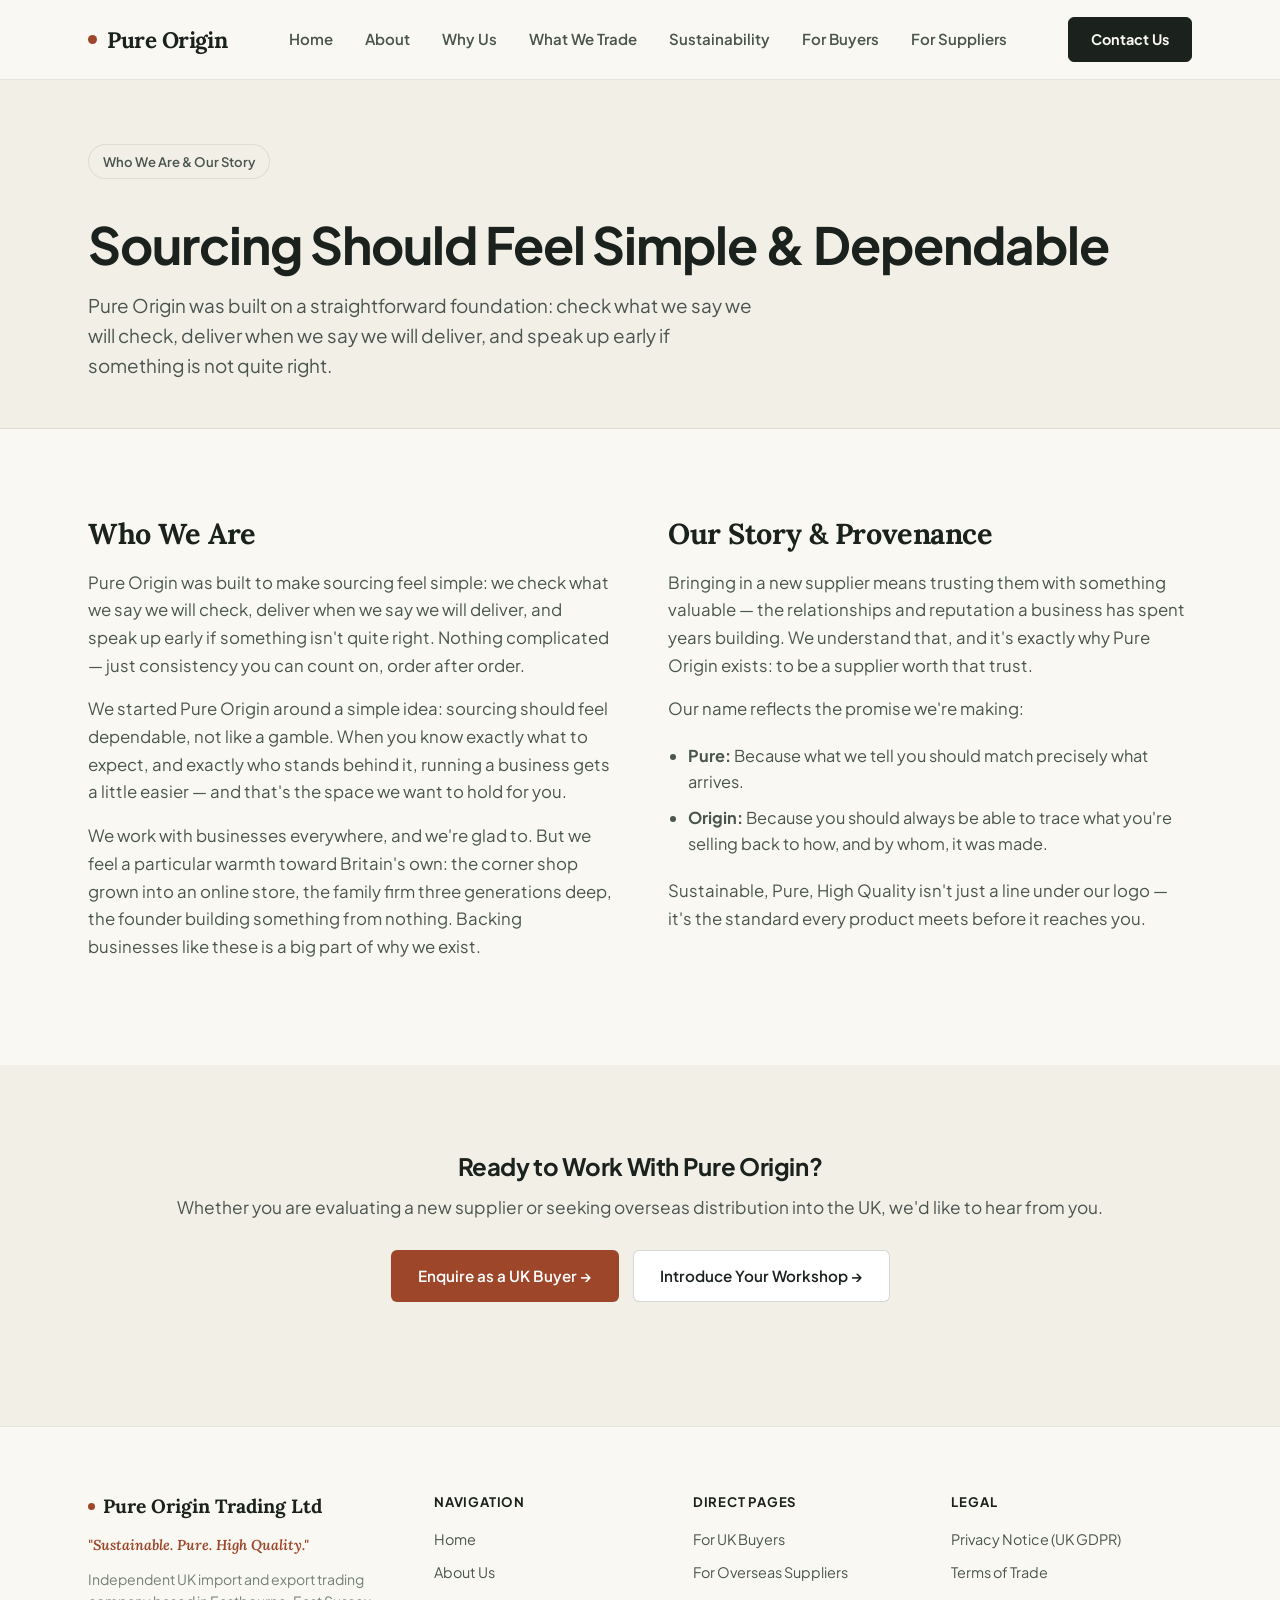
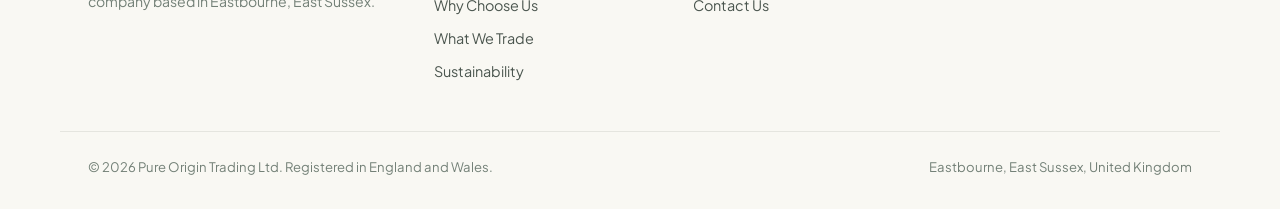
==== about.html @ 8d9f05d0 "Convert website to multi-page architecture with dedicated pages for About, Why Us, What We Trade, Su" ====
<!DOCTYPE html>
<html lang="en">
<head>
  <meta charset="UTF-8">
  <meta name="viewport" content="width=device-width, initial-scale=1.0">
  <title>About Us — Pure Origin Trading Ltd</title>
  <meta name="description" content="Learn about Pure Origin Trading Ltd, built to make UK wholesale product sourcing simple, dependable, and traceable.">
  
  <link rel="preconnect" href="https://fonts.googleapis.com">
  <link rel="preconnect" href="https://fonts.gstatic.com" crossorigin>
  <link href="https://fonts.googleapis.com/css2?family=Plus+Jakarta+Sans:wght@400;500;600;700;800&family=Lora:ital,wght@0,500;0,600;0,700;1,500&display=swap" rel="stylesheet">
  <link rel="stylesheet" href="style.css">
</head>
<body>

  <header class="site-header" id="top">
    <div class="wrap nav-row">
      <a href="index.html" class="wordmark" aria-label="Pure Origin Trading Ltd Home">
        <span class="dot" aria-hidden="true"></span>
        <span class="brand-name">Pure Origin</span>
      </a>

      <nav class="links" id="primaryNav">
        <a href="index.html" class="nav-link">Home</a>
        <a href="about.html" class="nav-link active">About</a>
        <a href="why-us.html" class="nav-link">Why Us</a>
        <a href="trade.html" class="nav-link">What We Trade</a>
        <a href="sustainability.html" class="nav-link">Sustainability</a>
        <a href="buyers.html" class="nav-link">For Buyers</a>
        <a href="suppliers.html" class="nav-link">For Suppliers</a>
      </nav>

      <div class="header-actions">
        <a href="contact.html" class="nav-cta-btn">Contact Us</a>
      </div>

      <button class="menu-toggle" id="menuToggle" aria-expanded="false" aria-controls="primaryNav">
        <span class="menu-label">Menu</span>
      </button>
    </div>
  </header>

  <main id="main-content">
    <section class="page-hero-section">
      <div class="wrap">
        <span class="location-badge">Who We Are &amp; Our Story</span>
        <h1 class="page-title">Sourcing Should Feel Simple &amp; Dependable</h1>
        <p class="page-intro">
          Pure Origin was built on a straightforward foundation: check what we say we will check, deliver when we say we will deliver, and speak up early if something is not quite right.
        </p>
      </div>
    </section>

    <section class="section-space">
      <div class="wrap">
        <div class="about-detail-grid">
          <div class="detail-block">
            <h2>Who We Are</h2>
            <p>
              Pure Origin was built to make sourcing feel simple: we check what we say we will check, deliver when we say we will deliver, and speak up early if something isn't quite right. Nothing complicated — just consistency you can count on, order after order.
            </p>
            <p>
              We started Pure Origin around a simple idea: sourcing should feel dependable, not like a gamble. When you know exactly what to expect, and exactly who stands behind it, running a business gets a little easier — and that's the space we want to hold for you.
            </p>
            <p>
              We work with businesses everywhere, and we're glad to. But we feel a particular warmth toward Britain's own: the corner shop grown into an online store, the family firm three generations deep, the founder building something from nothing. Backing businesses like these is a big part of why we exist.
            </p>
          </div>

          <div class="detail-block">
            <h2>Our Story &amp; Provenance</h2>
            <p>
              Bringing in a new supplier means trusting them with something valuable — the relationships and reputation a business has spent years building. We understand that, and it's exactly why Pure Origin exists: to be a supplier worth that trust.
            </p>
            <p>
              Our name reflects the promise we're making:
            </p>
            <ul class="provenance-list">
              <li>
                <strong>Pure:</strong> Because what we tell you should match precisely what arrives.
              </li>
              <li>
                <strong>Origin:</strong> Because you should always be able to trace what you're selling back to how, and by whom, it was made.
              </li>
            </ul>
            <p>
              Sustainable, Pure, High Quality isn't just a line under our logo — it's the standard every product meets before it reaches you.
            </p>
          </div>
        </div>
      </div>
    </section>

    <section class="section-space soft-bg">
      <div class="wrap align-center">
        <h2>Ready to Work With Pure Origin?</h2>
        <p class="section-sub" style="margin-bottom:28px;">Whether you are evaluating a new supplier or seeking overseas distribution into the UK, we'd like to hear from you.</p>
        <div class="hero-buttons center-buttons">
          <a href="buyers.html" class="btn btn-primary">Enquire as a UK Buyer &rarr;</a>
          <a href="suppliers.html" class="btn btn-secondary">Introduce Your Workshop &rarr;</a>
        </div>
      </div>
    </section>
  </main>

  <footer class="site-footer">
    <div class="wrap footer-main-grid">
      <div class="footer-col brand-col">
        <span class="wordmark-sm"><span class="dot"></span> Pure Origin Trading Ltd</span>
        <p class="footer-tagline">"Sustainable. Pure. High Quality."</p>
        <p class="footer-desc">Independent UK import and export trading company based in Eastbourne, East Sussex.</p>
      </div>

      <div class="footer-col">
        <span class="footer-col-title">Navigation</span>
        <ul class="footer-links-list">
          <li><a href="index.html">Home</a></li>
          <li><a href="about.html">About Us</a></li>
          <li><a href="why-us.html">Why Choose Us</a></li>
          <li><a href="trade.html">What We Trade</a></li>
          <li><a href="sustainability.html">Sustainability</a></li>
        </ul>
      </div>

      <div class="footer-col">
        <span class="footer-col-title">Direct Pages</span>
        <ul class="footer-links-list">
          <li><a href="buyers.html">For UK Buyers</a></li>
          <li><a href="suppliers.html">For Overseas Suppliers</a></li>
          <li><a href="contact.html">Contact Us</a></li>
        </ul>
      </div>

      <div class="footer-col">
        <span class="footer-col-title">Legal</span>
        <ul class="footer-links-list">
          <li><a href="contact.html">Privacy Notice (UK GDPR)</a></li>
          <li><a href="contact.html">Terms of Trade</a></li>
        </ul>
      </div>
    </div>

    <div class="wrap footer-bottom-bar">
      <span>&copy; <span id="yearSpan">2026</span> Pure Origin Trading Ltd. Registered in England and Wales.</span>
      <span>Eastbourne, East Sussex, United Kingdom</span>
    </div>
  </footer>

  <script src="script.js"></script>
</body>
</html>
---- style.css ----
/* --------------------------------------------------------------------------
   PURE ORIGIN TRADING LTD — DESIGN SYSTEM
   Modern, Clean, Human UK Trade Aesthetic & Governance Compliance
   -------------------------------------------------------------------------- */

:root {
  /* Color System */
  --bg-paper: #F9F8F3;
  --bg-soft: #F2EFE7;
  --bg-card: #FFFFFF;
  
  --color-ink: #1B221E;
  --color-ink-soft: #4A554E;
  --color-ink-muted: #738077;
  
  --oxide: #9E462A;
  --oxide-hover: #7E331B;
  --brass: #B28B36;
  --sage-accent: #4E5E53;
  
  --border-light: rgba(27, 34, 30, 0.09);
  --border-strong: rgba(27, 34, 30, 0.18);
  
  /* Typography */
  --font-sans: 'Plus Jakarta Sans', system-ui, -apple-system, sans-serif;
  --font-serif: 'Lora', Georgia, serif;
  
  /* Constraints & Effects */
  --max-width: 1160px;
  --header-height: 80px;
  --radius-sm: 6px;
  --radius-md: 10px;
  --radius-lg: 16px;
  
  --shadow-sm: 0 2px 8px rgba(27, 34, 30, 0.04);
  --shadow-md: 0 8px 24px rgba(27, 34, 30, 0.06);
  --shadow-hover: 0 14px 32px rgba(27, 34, 30, 0.1);
  
  --transition-fast: 0.18s cubic-bezier(0.2, 0.8, 0.2, 1);
  --transition-normal: 0.28s cubic-bezier(0.2, 0.8, 0.2, 1);
}

/* Global Reset */
*, *::before, *::after {
  box-sizing: border-box;
  margin: 0;
  padding: 0;
}

html {
  scroll-behavior: smooth;
  scroll-padding-top: var(--header-height);
  font-size: 16px;
}

body {
  background-color: var(--bg-paper);
  color: var(--color-ink);
  font-family: var(--font-sans);
  line-height: 1.6;
  -webkit-font-smoothing: antialiased;
}

h1, h2, h3, h4 {
  color: var(--color-ink);
  line-height: 1.15;
  letter-spacing: -0.015em;
}

h1, h2 {
  font-family: var(--font-sans);
  font-weight: 700;
}

p {
  margin-bottom: 0;
}

a {
  color: inherit;
  text-decoration: none;
}

img {
  display: block;
  max-width: 100%;
  height: auto;
}

/* Utility Containers */
.wrap {
  max-width: var(--max-width);
  margin: 0 auto;
  padding: 0 28px;
}

.section-space {
  padding: 88px 0;
}

.soft-bg {
  background-color: var(--bg-soft);
}

.section-header {
  margin-bottom: 48px;
  text-align: center;
  max-width: 36rem;
  margin-left: auto;
  margin-right: auto;
}

.section-header.align-left {
  text-align: left;
  margin-left: 0;
  margin-right: 0;
}

.section-label {
  display: inline-block;
  font-size: 0.82rem;
  font-weight: 700;
  color: var(--oxide);
  text-transform: uppercase;
  letter-spacing: 0.08em;
  margin-bottom: 10px;
}

.section-header h2 {
  font-size: clamp(2rem, 3.2vw, 2.7rem);
}

.section-sub {
  font-size: 1.08rem;
  color: var(--color-ink-soft);
  margin-top: 14px;
  line-height: 1.6;
}

.align-center {
  text-align: center;
}

.center-buttons {
  justify-content: center;
}

.view-all-bar {
  margin-top: 40px;
  text-align: center;
}

/* Page Hero Headers for Multi-Page Inner Views */
.page-hero-section {
  padding: 64px 0 48px;
  background: var(--bg-soft);
  border-bottom: 1px solid var(--border-light);
}

.page-title {
  font-size: clamp(2.4rem, 4vw, 3.5rem);
  margin-top: 12px;
  margin-bottom: 16px;
  letter-spacing: -0.02em;
}

.page-intro {
  font-size: 1.18rem;
  color: var(--color-ink-soft);
  max-width: 42rem;
  line-height: 1.6;
}

.about-detail-grid {
  display: grid;
  grid-template-columns: 1fr 1fr;
  gap: 56px;
}

.detail-block h2 {
  font-family: var(--font-serif);
  font-size: 1.8rem;
  margin-bottom: 18px;
}

.detail-block p {
  color: var(--color-ink-soft);
  font-size: 1.05rem;
  line-height: 1.65;
  margin-bottom: 16px;
}

.provenance-list {
  margin: 20px 0;
  padding-left: 20px;
  color: var(--color-ink-soft);
}

.provenance-list li {
  margin-bottom: 10px;
  font-size: 1.02rem;
}

.inline-page-link {
  font-weight: 700;
  color: var(--oxide);
  font-size: 0.95rem;
}

.inline-page-link:hover {
  text-decoration: underline;
}

.card-link-wrapper {
  margin-top: 16px;
}

/* Audience Split Grid Callouts */
.audience-split-grid {
  display: grid;
  grid-template-columns: 1fr 1fr;
  gap: 32px;
}

.audience-banner-card {
  background: var(--bg-card);
  padding: 40px;
  border-radius: var(--radius-md);
  border: 1px solid var(--border-light);
  box-shadow: var(--shadow-sm);
  display: flex;
  flex-direction: column;
  align-items: flex-start;
  gap: 16px;
}

.banner-tag {
  font-size: 0.78rem;
  font-weight: 700;
  color: var(--oxide);
  letter-spacing: 0.08em;
}

.audience-banner-card h3 {
  font-size: 1.4rem;
}

.audience-banner-card p {
  color: var(--color-ink-soft);
  font-size: 0.98rem;
  margin-bottom: 8px;
}

/* Scroll-Triggered Reveal Animations */
.reveal-on-scroll {
  opacity: 0;
  transform: translateY(24px);
  transition: opacity 600ms cubic-bezier(0.2, 0.8, 0.2, 1), transform 600ms cubic-bezier(0.2, 0.8, 0.2, 1);
}

.reveal-on-scroll.visible {
  opacity: 1;
  transform: translateY(0);
}

/* Focus state */
:focus-visible {
  outline: 2px solid var(--oxide);
  outline-offset: 3px;
}

/* --------------------------------------------------------------------------
   HEADER NAVIGATION
   -------------------------------------------------------------------------- */
.site-header {
  position: sticky;
  top: 0;
  z-index: 100;
  background: rgba(249, 248, 243, 0.92);
  backdrop-filter: blur(12px);
  -webkit-backdrop-filter: blur(12px);
  border-bottom: 1px solid var(--border-light);
  height: var(--header-height);
  display: flex;
  align-items: center;
  transition: background-color var(--transition-fast), box-shadow var(--transition-fast);
}

.site-header.scrolled {
  background: rgba(249, 248, 243, 0.98);
  box-shadow: 0 4px 20px rgba(27, 34, 30, 0.08);
}

.nav-row {
  display: flex;
  align-items: center;
  justify-content: space-between;
  width: 100%;
}

.wordmark {
  display: flex;
  align-items: center;
  gap: 10px;
}

.wordmark .dot {
  width: 9px;
  height: 9px;
  border-radius: 50%;
  background: var(--oxide);
  display: inline-block;
}

.brand-name {
  font-family: var(--font-serif);
  font-weight: 700;
  font-size: 1.4rem;
  color: var(--color-ink);
  letter-spacing: -0.02em;
}

nav.links {
  display: flex;
  align-items: center;
  gap: 32px;
  font-size: 0.94rem;
  font-weight: 600;
}

nav.links a {
  color: var(--color-ink-soft);
  position: relative;
  padding: 6px 0;
  transition: color var(--transition-fast);
}

nav.links a::after {
  content: '';
  position: absolute;
  bottom: 0;
  left: 0;
  width: 0;
  height: 2px;
  background-color: var(--oxide);
  transition: width var(--transition-fast);
}

nav.links a:hover, nav.links a.active {
  color: var(--color-ink);
}

nav.links a:hover::after, nav.links a.active::after {
  width: 100%;
}

.header-actions {
  display: flex;
  align-items: center;
  gap: 12px;
}

.nav-cta-btn {
  padding: 10px 22px;
  border-radius: var(--radius-sm);
  font-size: 0.9rem;
  font-weight: 700;
  background: var(--color-ink);
  color: var(--bg-paper);
  transition: all var(--transition-fast);
  border: 1px solid var(--color-ink);
}

.nav-cta-btn:hover, .nav-cta-btn.active-btn {
  background: var(--oxide);
  border-color: var(--oxide);
  transform: translateY(-1px);
}

.menu-toggle {
  display: none;
  background: none;
  border: 1px solid var(--border-strong);
  padding: 8px 16px;
  border-radius: var(--radius-sm);
  font-family: inherit;
  font-size: 0.9rem;
  font-weight: 600;
  cursor: pointer;
  color: var(--color-ink);
}

@media (max-width: 960px) {
  .header-actions { display: none; }
  .menu-toggle { display: block; }
  nav.links {
    display: none;
    position: absolute;
    top: var(--header-height);
    left: 0; right: 0;
    background: var(--bg-paper);
    flex-direction: column;
    align-items: flex-start;
    gap: 0;
    border-bottom: 1px solid var(--border-strong);
    box-shadow: var(--shadow-md);
  }
  nav.links.open { display: flex; }
  nav.links a {
    width: 100%;
    padding: 16px 28px;
    border-top: 1px solid var(--border-light);
  }
  nav.links a::after { display: none; }
}

/* --------------------------------------------------------------------------
   HERO SECTION
   -------------------------------------------------------------------------- */
.hero-section {
  padding: 80px 0 96px;
  border-bottom: 1px solid var(--border-light);
}

.hero-grid {
  display: grid;
  grid-template-columns: 1.15fr 0.85fr;
  gap: 56px;
  align-items: center;
}

.location-badge {
  display: inline-flex;
  align-items: center;
  gap: 8px;
  font-size: 0.82rem;
  font-weight: 600;
  color: var(--color-ink-soft);
  background: var(--bg-soft);
  padding: 6px 14px;
  border-radius: 20px;
  border: 1px solid var(--border-light);
  margin-bottom: 24px;
}

.badge-dot {
  width: 6px;
  height: 6px;
  border-radius: 50%;
  background: var(--oxide);
}

.hero-headline {
  font-size: clamp(2.6rem, 4.8vw, 4.2rem);
  margin-bottom: 24px;
  letter-spacing: -0.02em;
}

.hero-headline .accent-text {
  color: var(--oxide);
  font-family: var(--font-serif);
  font-weight: 600;
  font-style: italic;
}

.hero-subtext {
  font-size: 1.15rem;
  color: var(--color-ink-soft);
  line-height: 1.65;
  margin-bottom: 36px;
  max-width: 36rem;
}

.hero-buttons {
  display: flex;
  gap: 14px;
  flex-wrap: wrap;
  margin-bottom: 36px;
}

/* Buttons */
.btn {
  display: inline-flex;
  align-items: center;
  justify-content: center;
  gap: 10px;
  padding: 13px 26px;
  border-radius: var(--radius-sm);
  font-weight: 600;
  font-size: 0.95rem;
  cursor: pointer;
  transition: all var(--transition-fast);
  border: 1px solid transparent;
}

.btn-primary {
  background: var(--oxide);
  color: #FFFFFF;
}

.btn-primary:hover {
  background: var(--oxide-hover);
  transform: translateY(-1px);
}

.btn-secondary {
  background: var(--bg-card);
  color: var(--color-ink);
  border-color: var(--border-strong);
}

.btn-secondary:hover {
  background: var(--color-ink);
  color: #FFFFFF;
  border-color: var(--color-ink);
  transform: translateY(-1px);
}

.hero-reassurance {
  display: flex;
  flex-direction: column;
  gap: 10px;
  border-top: 1px solid var(--border-light);
  padding-top: 24px;
}

.reassurance-item {
  display: flex;
  align-items: center;
  gap: 10px;
  font-size: 0.92rem;
  font-weight: 500;
  color: var(--color-ink-soft);
}

.hero-image-card {
  position: relative;
  border-radius: var(--radius-lg);
  overflow: hidden;
  box-shadow: var(--shadow-md);
  border: 1px solid var(--border-light);
}

.hero-img {
  width: 100%;
  height: 480px;
  object-fit: cover;
}

.image-overlay-card {
  position: absolute;
  bottom: 24px;
  left: 24px;
  right: 24px;
  background: rgba(255, 255, 255, 0.92);
  backdrop-filter: blur(10px);
  padding: 20px 24px;
  border-radius: var(--radius-md);
  border: 1px solid rgba(255,255,255,0.6);
  box-shadow: var(--shadow-sm);
}

.card-tagline {
  font-size: 0.78rem;
  font-weight: 700;
  color: var(--oxide);
  text-transform: uppercase;
  letter-spacing: 0.05em;
}

.card-title {
  font-family: var(--font-serif);
  font-size: 1.2rem;
  font-weight: 700;
  color: var(--color-ink);
  margin-top: 2px;
}

.card-location {
  font-size: 0.85rem;
  color: var(--color-ink-soft);
}

@media (max-width: 960px) {
  .hero-grid {
    grid-template-columns: 1fr;
    gap: 40px;
  }
  .hero-img {
    height: 340px;
  }
  .about-detail-grid, .audience-split-grid {
    grid-template-columns: 1fr;
    gap: 32px;
  }
}

/* --------------------------------------------------------------------------
   ABOUT SECTION
   -------------------------------------------------------------------------- */
.about-cards-grid {
  display: grid;
  grid-template-columns: 1fr 1fr;
  gap: 32px;
}

.about-card {
  background: var(--bg-card);
  padding: 40px 36px;
  border-radius: var(--radius-md);
  border: 1px solid var(--border-light);
  box-shadow: var(--shadow-sm);
}

.about-card h3 {
  font-family: var(--font-serif);
  font-size: 1.6rem;
  margin-bottom: 18px;
}

.about-card p {
  color: var(--color-ink-soft);
  font-size: 1.02rem;
  line-height: 1.65;
}

.about-card p + p {
  margin-top: 16px;
}

@media (max-width: 768px) {
  .about-cards-grid {
    grid-template-columns: 1fr;
    gap: 24px;
  }
}

/* --------------------------------------------------------------------------
   WHY PURE ORIGIN FAQ
   -------------------------------------------------------------------------- */
.faq-grid {
  display: grid;
  grid-template-columns: 1fr 1fr;
  gap: 28px;
}

.faq-item {
  background: var(--bg-card);
  padding: 32px;
  border-radius: var(--radius-md);
  border: 1px solid var(--border-light);
  box-shadow: var(--shadow-sm);
  transition: transform var(--transition-fast), box-shadow var(--transition-fast);
}

.faq-item:hover {
  transform: translateY(-2px);
  box-shadow: var(--shadow-md);
}

.faq-item h4 {
  font-size: 1.18rem;
  margin-bottom: 12px;
  line-height: 1.35;
}

.faq-item p {
  color: var(--color-ink-soft);
  font-size: 0.98rem;
  line-height: 1.6;
}

.full-width-faq {
  grid-column: 1 / -1;
  background: var(--bg-paper);
  border-color: var(--border-strong);
}

@media (max-width: 768px) {
  .faq-grid {
    grid-template-columns: 1fr;
  }
}

/* --------------------------------------------------------------------------
   VISION & VALUES
   -------------------------------------------------------------------------- */
.vision-callout {
  background: var(--bg-card);
  border: 1px solid var(--border-strong);
  border-left: 4px solid var(--oxide);
  padding: 40px;
  border-radius: var(--radius-md);
  margin-bottom: 72px;
  box-shadow: var(--shadow-sm);
}

.vision-tag {
  font-size: 0.8rem;
  font-weight: 700;
  color: var(--oxide);
  text-transform: uppercase;
  letter-spacing: 0.08em;
  margin-bottom: 12px;
  display: block;
}

.vision-quote {
  font-family: var(--font-serif);
  font-size: clamp(1.4rem, 2.4vw, 1.9rem);
  font-weight: 600;
  line-height: 1.35;
  color: var(--color-ink);
}

.values-grid {
  display: grid;
  grid-template-columns: repeat(4, 1fr);
  gap: 24px;
}

.value-card {
  background: var(--bg-card);
  padding: 32px 24px;
  border-radius: var(--radius-md);
  border: 1px solid var(--border-light);
  box-shadow: var(--shadow-sm);
}

.value-number {
  font-size: 1.1rem;
  font-weight: 800;
  color: var(--oxide);
  margin-bottom: 14px;
}

.value-card h4 {
  font-size: 1.15rem;
  margin-bottom: 10px;
}

.value-card p {
  color: var(--color-ink-soft);
  font-size: 0.95rem;
  line-height: 1.55;
}

@media (max-width: 960px) {
  .values-grid { grid-template-columns: repeat(2, 1fr); }
}
@media (max-width: 560px) {
  .values-grid { grid-template-columns: 1fr; }
}

/* --------------------------------------------------------------------------
   WHAT WE TRADE — PRODUCTS GRID
   -------------------------------------------------------------------------- */
.products-grid {
  display: grid;
  grid-template-columns: repeat(3, 1fr);
  gap: 32px;
}

.product-card {
  background: var(--bg-card);
  border-radius: var(--radius-md);
  overflow: hidden;
  border: 1px solid var(--border-light);
  box-shadow: var(--shadow-sm);
  transition: transform var(--transition-normal), box-shadow var(--transition-normal);
  display: flex;
  flex-direction: column;
}

.product-card:hover {
  transform: translateY(-4px);
  box-shadow: var(--shadow-hover);
}

.product-img-wrap {
  width: 100%;
  height: 200px;
  overflow: hidden;
  background: var(--bg-soft);
}

.product-img-wrap img {
  width: 100%;
  height: 100%;
  object-fit: cover;
  transition: transform var(--transition-normal);
}

.product-card:hover .product-img-wrap img {
  transform: scale(1.05);
}

.product-body {
  padding: 28px 24px;
  display: flex;
  flex-direction: column;
  flex: 1;
  justify-content: space-between;
}

.product-body h3 {
  font-size: 1.25rem;
  margin-bottom: 10px;
}

.product-body p {
  color: var(--color-ink-soft);
  font-size: 0.96rem;
  line-height: 1.6;
  margin-bottom: 20px;
}

.product-modal-btn {
  background: none;
  border: none;
  font-family: inherit;
  font-weight: 700;
  font-size: 0.9rem;
  color: var(--oxide);
  cursor: pointer;
  text-align: left;
  padding: 0;
}

.product-modal-btn:hover {
  text-decoration: underline;
}

.custom-enquiry-card {
  background: var(--bg-paper);
  border: 2px dashed var(--border-strong);
  justify-content: center;
}

.custom-card-body {
  padding: 32px 24px;
  display: flex;
  flex-direction: column;
  gap: 14px;
  align-items: flex-start;
}

@media (max-width: 960px) {
  .products-grid { grid-template-columns: repeat(2, 1fr); }
}
@media (max-width: 640px) {
  .products-grid { grid-template-columns: 1fr; }
}

/* --------------------------------------------------------------------------
   SUSTAINABILITY
   -------------------------------------------------------------------------- */
.sustain-container {
  display: grid;
  grid-template-columns: 1.15fr 0.85fr;
  gap: 56px;
  align-items: center;
}

.sustain-copy .lead-p {
  font-size: 1.2rem;
  font-family: var(--font-serif);
  font-weight: 600;
  color: var(--color-ink);
  margin-bottom: 16px;
}

.sustain-copy p {
  color: var(--color-ink-soft);
  font-size: 1.02rem;
  margin-bottom: 16px;
}

.sustain-box {
  background: var(--bg-card);
  padding: 40px;
  border-radius: var(--radius-md);
  border: 1px solid var(--border-light);
  box-shadow: var(--shadow-sm);
}

.box-badge {
  font-size: 0.8rem;
  font-weight: 700;
  color: var(--oxide);
  text-transform: uppercase;
  letter-spacing: 0.08em;
  margin-bottom: 12px;
}

.sustain-box h3 {
  font-family: var(--font-serif);
  font-size: 1.45rem;
  margin-bottom: 24px;
}

.sustain-list {
  list-style: none;
  display: flex;
  flex-direction: column;
  gap: 14px;
}

.sustain-list li {
  display: flex;
  align-items: center;
  gap: 12px;
  font-size: 0.98rem;
  color: var(--color-ink-soft);
}

@media (max-width: 840px) {
  .sustain-container { grid-template-columns: 1fr; gap: 40px; }
}

/* --------------------------------------------------------------------------
   CONTACT & DUAL FORMS
   -------------------------------------------------------------------------- */
.contact-layout {
  display: grid;
  grid-template-columns: 0.85fr 1.15fr;
  gap: 56px;
}

.contact-text {
  font-size: 1.08rem;
  color: var(--color-ink-soft);
  margin-bottom: 32px;
}

.info-list {
  display: flex;
  flex-direction: column;
  gap: 16px;
  border-top: 1px solid var(--border-light);
  padding-top: 24px;
}

.info-item {
  display: flex;
  flex-direction: column;
  gap: 4px;
}

.info-label {
  font-size: 0.8rem;
  font-weight: 700;
  color: var(--color-ink-muted);
  text-transform: uppercase;
  letter-spacing: 0.05em;
}

.info-value {
  font-size: 1.02rem;
  font-weight: 600;
  color: var(--color-ink);
}

.info-value.highlight {
  color: var(--oxide);
}

.form-container {
  background: var(--bg-card);
  padding: 36px;
  border-radius: var(--radius-md);
  border: 1px solid var(--border-light);
  box-shadow: var(--shadow-sm);
}

.form-tabs {
  display: flex;
  border-bottom: 2px solid var(--border-light);
  margin-bottom: 32px;
}

.tab-button {
  flex: 1;
  padding: 14px;
  background: none;
  border: none;
  border-bottom: 3px solid transparent;
  margin-bottom: -2px;
  cursor: pointer;
  text-align: left;
  display: flex;
  flex-direction: column;
  gap: 2px;
  transition: all var(--transition-fast);
}

.tab-title {
  font-weight: 700;
  font-size: 1.05rem;
  color: var(--color-ink-soft);
}

.tab-subtitle {
  font-size: 0.78rem;
  color: var(--color-ink-muted);
}

.tab-button.active {
  border-bottom-color: var(--oxide);
}

.tab-button.active .tab-title {
  color: var(--color-ink);
}

.tab-button.active .tab-subtitle {
  color: var(--oxide);
}

.form-panel { display: none; }
.form-panel.active { display: block; }

.contact-form {
  display: flex;
  flex-direction: column;
  gap: 20px;
}

.form-row {
  display: grid;
  grid-template-columns: 1fr 1fr;
  gap: 20px;
}

.field-group {
  display: flex;
  flex-direction: column;
  gap: 6px;
}

.field-group label {
  font-size: 0.85rem;
  font-weight: 600;
  color: var(--color-ink);
}

.field-group label .req {
  color: var(--oxide);
}

.field-group input, .field-group select, .field-group textarea {
  background: var(--bg-paper);
  border: 1px solid var(--border-strong);
  padding: 12px 14px;
  font-family: inherit;
  font-size: 0.96rem;
  color: var(--color-ink);
  border-radius: var(--radius-sm);
  transition: border-color var(--transition-fast);
}

.field-group input:focus, .field-group select:focus, .field-group textarea:focus {
  outline: 2px solid var(--oxide);
  border-color: var(--oxide);
  background: #FFFFFF;
}

.field-group textarea {
  resize: vertical;
  min-height: 110px;
}

.form-actions {
  display: flex;
  align-items: center;
  justify-content: space-between;
  gap: 16px;
  margin-top: 8px;
  flex-wrap: wrap;
}

.sla-text {
  font-size: 0.85rem;
  color: var(--color-ink-muted);
  font-weight: 500;
}

.form-feedback {
  display: none;
  padding: 16px 20px;
  margin-top: 16px;
  border-radius: var(--radius-sm);
  font-size: 0.95rem;
  line-height: 1.5;
}

.form-feedback.success {
  display: block;
  background: #EAF3EC;
  border: 1px solid #B8DCC0;
  color: #1E4627;
}

@media (max-width: 840px) {
  .contact-layout { grid-template-columns: 1fr; gap: 40px; }
}
@media (max-width: 540px) {
  .form-row { grid-template-columns: 1fr; }
}

/* --------------------------------------------------------------------------
   MODAL DIALOG & LEGAL MODAL STYLING
   -------------------------------------------------------------------------- */
.modal-backdrop {
  display: none;
  position: fixed;
  inset: 0;
  z-index: 200;
  background: rgba(27, 34, 30, 0.65);
  backdrop-filter: blur(4px);
  align-items: center;
  justify-content: center;
  padding: 24px;
}

.modal-backdrop.open { display: flex; }

.modal-dialog {
  background: var(--bg-card);
  border-radius: var(--radius-md);
  width: 100%;
  max-width: 600px;
  padding: 36px;
  position: relative;
  box-shadow: var(--shadow-hover);
  animation: modalIn 200ms ease-out;
}

.legal-dialog {
  max-width: 720px;
}

@keyframes modalIn {
  from { transform: scale(0.94); opacity: 0; }
  to { transform: scale(1); opacity: 1; }
}

.modal-close-btn {
  position: absolute;
  top: 18px;
  right: 22px;
  background: none;
  border: none;
  font-size: 1.8rem;
  color: var(--color-ink-muted);
  cursor: pointer;
}

.modal-close-btn:hover { color: var(--oxide); }

.modal-header h3 {
  font-size: 1.5rem;
  margin-bottom: 12px;
}

.legal-badge {
  font-size: 0.76rem;
  font-weight: 700;
  color: var(--oxide);
  text-transform: uppercase;
  letter-spacing: 0.08em;
  display: block;
  margin-bottom: 6px;
}

.modal-body {
  color: var(--color-ink-soft);
  font-size: 0.98rem;
  line-height: 1.6;
  margin-bottom: 24px;
}

.legal-body-scroll {
  max-height: 60vh;
  overflow-y: auto;
  padding-right: 12px;
}

.modal-body ul {
  margin-top: 12px;
  margin-left: 20px;
}

.modal-body li {
  margin-bottom: 6px;
}

/* --------------------------------------------------------------------------
   FOOTER, SOCIAL ICONS & AUDIENCE COLUMNS
   -------------------------------------------------------------------------- */
.site-footer {
  padding: 64px 0 32px;
  background: var(--bg-paper);
  border-top: 1px solid var(--border-light);
  font-size: 0.9rem;
  color: var(--color-ink-soft);
}

.footer-main-grid {
  display: grid;
  grid-template-columns: 1.4fr 1fr 1fr 1.1fr;
  gap: 40px;
  margin-bottom: 48px;
}

.brand-col {
  display: flex;
  flex-direction: column;
  gap: 12px;
}

.wordmark-sm {
  font-family: var(--font-serif);
  font-weight: 700;
  font-size: 1.2rem;
  color: var(--color-ink);
  display: flex;
  align-items: center;
  gap: 8px;
}

.wordmark-sm .dot {
  width: 7px;
  height: 7px;
  border-radius: 50%;
  background: var(--oxide);
}

.footer-tagline {
  font-family: var(--font-serif);
  font-style: italic;
  color: var(--oxide);
  font-weight: 600;
}

.footer-desc {
  font-size: 0.88rem;
  line-height: 1.55;
  color: var(--color-ink-muted);
}

.footer-social-row {
  display: flex;
  gap: 10px;
  margin-top: 8px;
}

.social-icon-btn {
  display: inline-flex;
  align-items: center;
  justify-content: center;
  width: 36px;
  height: 36px;
  border-radius: 50%;
  background: var(--bg-card);
  border: 1px solid var(--border-strong);
  color: var(--color-ink);
  transition: all var(--transition-fast);
}

.social-icon-btn:hover {
  background: var(--oxide);
  color: #FFFFFF;
  border-color: var(--oxide);
  transform: translateY(-2px);
}

.footer-col-title {
  display: block;
  font-size: 0.82rem;
  font-weight: 700;
  color: var(--color-ink);
  text-transform: uppercase;
  letter-spacing: 0.06em;
  margin-bottom: 16px;
}

.footer-links-list {
  list-style: none;
  display: flex;
  flex-direction: column;
  gap: 10px;
}

.footer-links-list a, .legal-link-btn {
  color: var(--color-ink-soft);
  transition: color var(--transition-fast);
  background: none;
  border: none;
  font-family: inherit;
  font-size: inherit;
  cursor: pointer;
  padding: 0;
  text-align: left;
}

.footer-links-list a:hover, .legal-link-btn:hover {
  color: var(--oxide);
  text-decoration: underline;
}

.footer-bottom-bar {
  display: flex;
  justify-content: space-between;
  align-items: center;
  border-top: 1px solid var(--border-light);
  padding-top: 24px;
  font-size: 0.82rem;
  color: var(--color-ink-muted);
  flex-wrap: wrap;
  gap: 12px;
}

@media (max-width: 900px) {
  .footer-main-grid {
    grid-template-columns: repeat(2, 1fr);
    gap: 32px;
  }
}

@media (max-width: 560px) {
  .footer-main-grid {
    grid-template-columns: 1fr;
  }
}

/* Print Stylesheet Support */
@media print {
  .site-header, .site-footer, .hero-buttons, .form-container, .menu-toggle {
    display: none !important;
  }
  body {
    background: #FFFFFF;
    color: #000000;
  }
  .wrap {
    max-width: 100%;
    padding: 0;
  }
  .section-space {
    padding: 24px 0;
  }
}
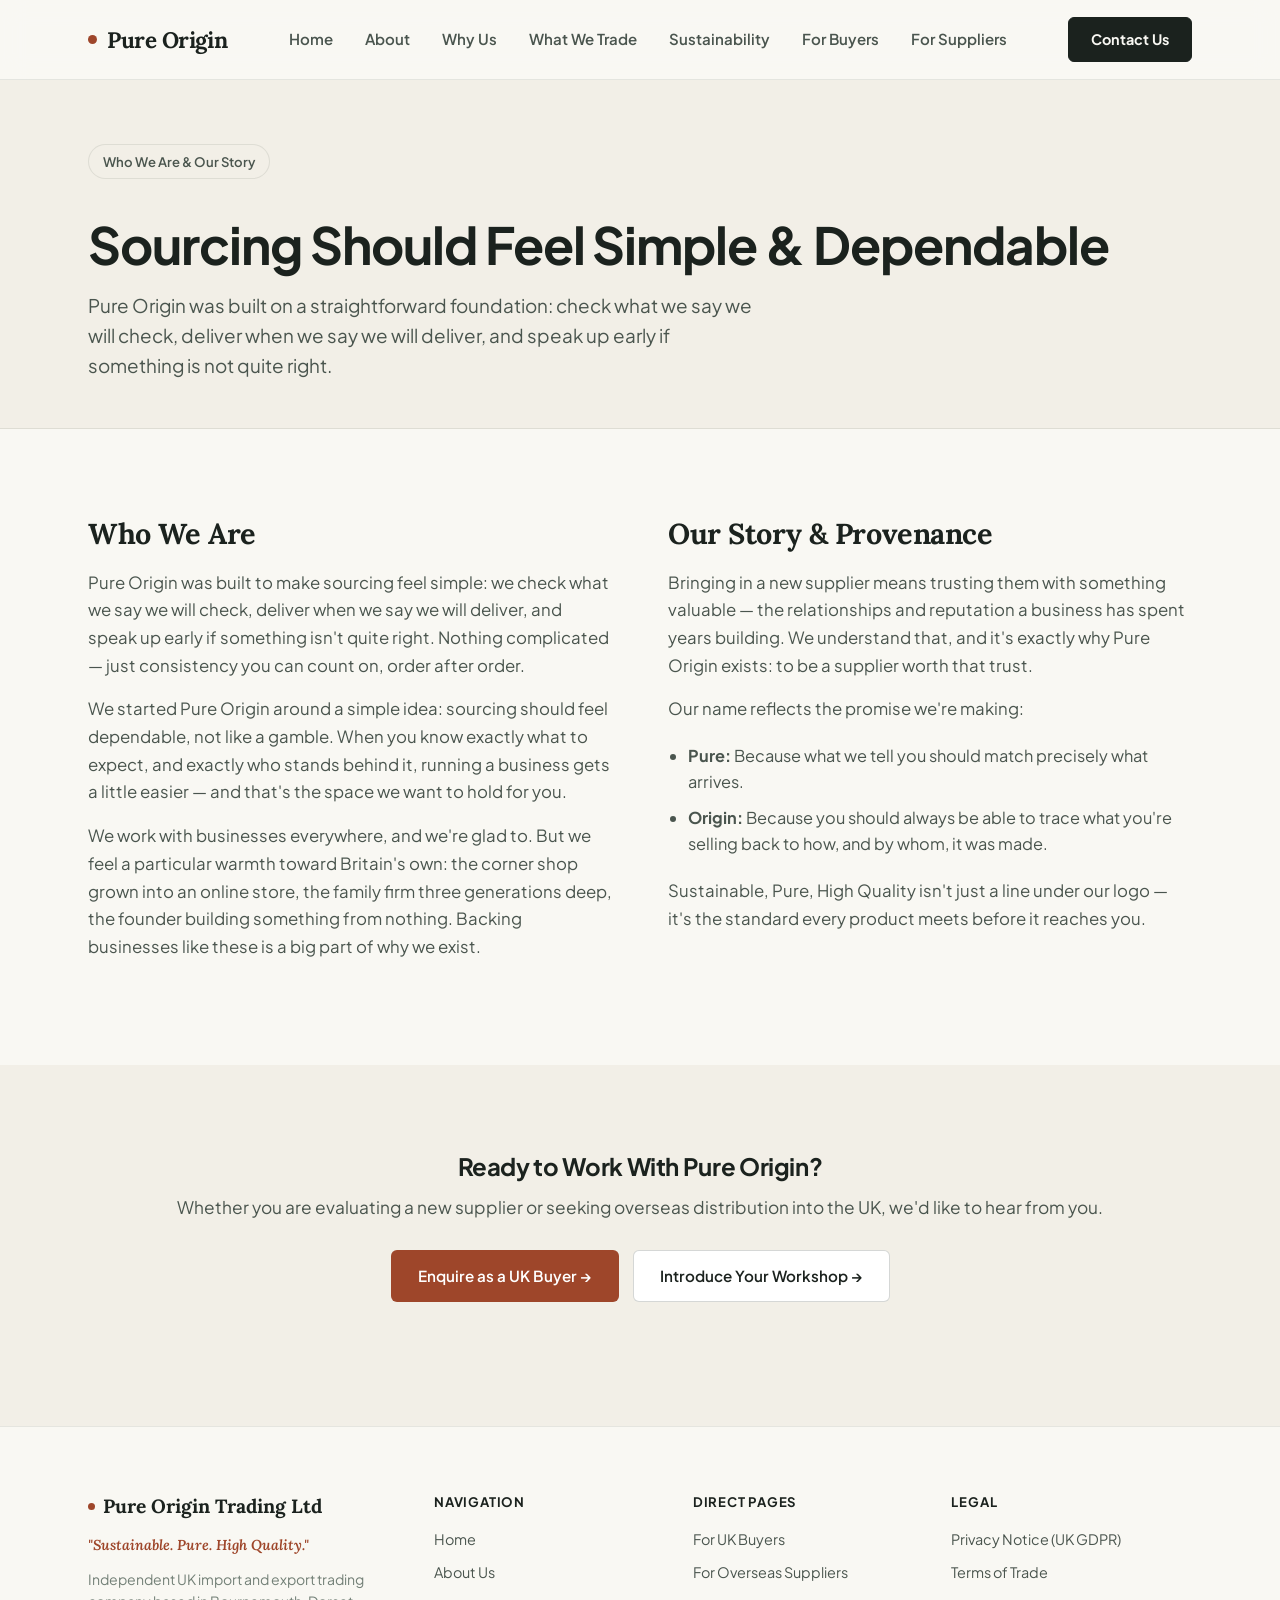
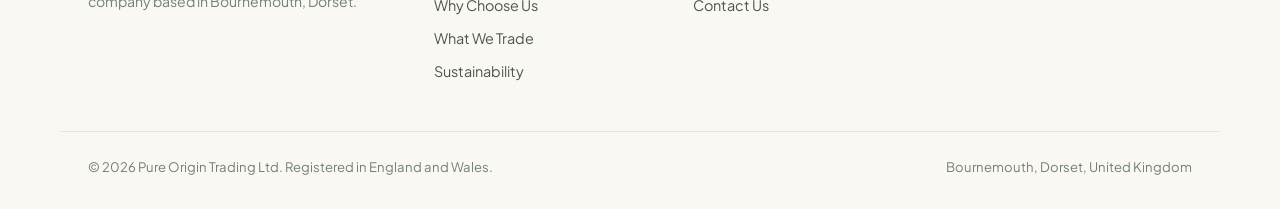
==== commit 67d9f449: "Update official UK office location to Bournemouth, Dorset, UK across all pages" ====
--- a/about.html
+++ b/about.html
@@ -108,7 +108,7 @@
       <div class="footer-col brand-col">
         <span class="wordmark-sm"><span class="dot"></span> Pure Origin Trading Ltd</span>
         <p class="footer-tagline">"Sustainable. Pure. High Quality."</p>
-        <p class="footer-desc">Independent UK import and export trading company based in Eastbourne, East Sussex.</p>
+        <p class="footer-desc">Independent UK import and export trading company based in Bournemouth, Dorset.</p>
       </div>
 
       <div class="footer-col">
@@ -142,7 +142,7 @@
 
     <div class="wrap footer-bottom-bar">
       <span>&copy; <span id="yearSpan">2026</span> Pure Origin Trading Ltd. Registered in England and Wales.</span>
-      <span>Eastbourne, East Sussex, United Kingdom</span>
+      <span>Bournemouth, Dorset, United Kingdom</span>
     </div>
   </footer>
 
